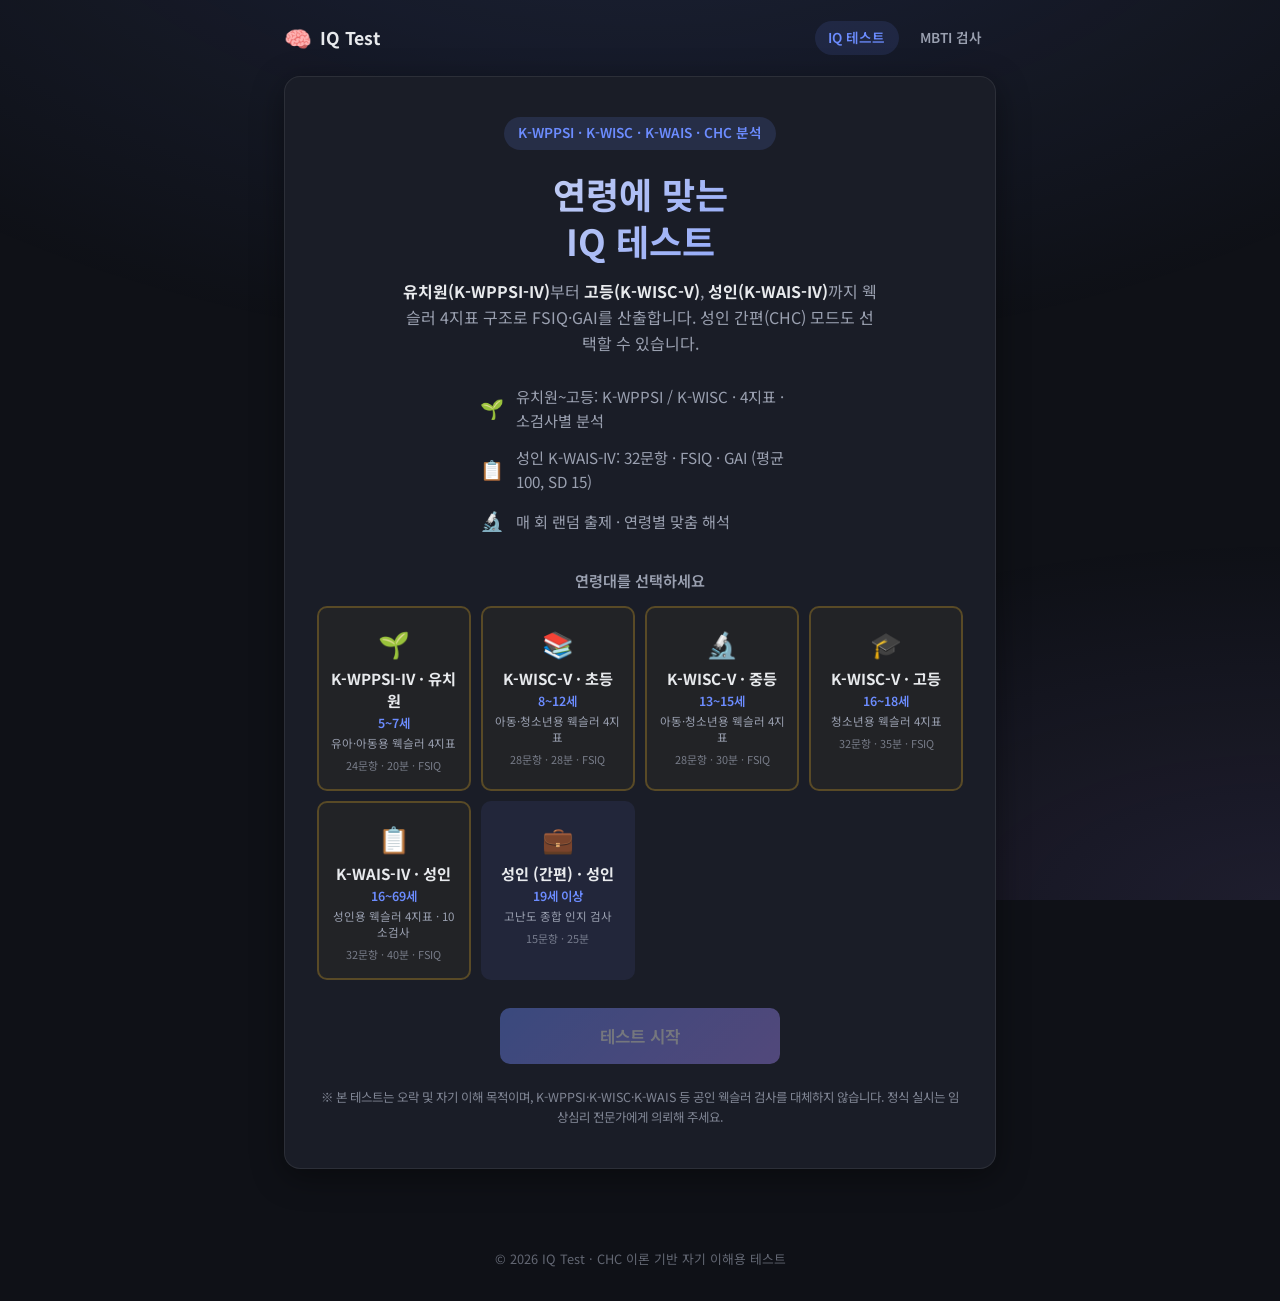
==== index.html @ bdf14ccf "Add K-WPPSI and K-WISC youth Wechsler tests for kindergarten through high school Co-authored-by: Cur" ====
<!DOCTYPE html>
<html lang="ko">
<head>
  <meta charset="UTF-8">
  <meta name="viewport" content="width=device-width, initial-scale=1.0">
  <title>IQ 테스트 | 연령별 지능지수 측정</title>
  <meta name="description" content="유치원부터 성인까지 연령별 맞춤 IQ 테스트. CHC 이론 기반 인지 영역 분석 리포트 제공">
  <link rel="preconnect" href="https://fonts.googleapis.com">
  <link rel="preconnect" href="https://fonts.gstatic.com" crossorigin>
  <link href="https://fonts.googleapis.com/css2?family=Noto+Sans+KR:wght@400;500;600;700&family=JetBrains+Mono:wght@500&display=swap" rel="stylesheet">
  <link rel="stylesheet" href="css/style.css">
</head>
<body>
  <div class="bg-pattern" aria-hidden="true"></div>

  <header class="site-header site-header-nav">
    <a href="index.html" class="logo">
      <span class="logo-icon">🧠</span>
      <span class="logo-text">IQ Test</span>
    </a>
    <nav class="site-nav">
      <a href="index.html" class="active">IQ 테스트</a>
      <a href="mbti.html">MBTI 검사</a>
    </nav>
  </header>

  <main id="app">
    <!-- 시작 화면 -->
    <section id="screen-start" class="screen active">
      <div class="card hero-card">
        <div class="hero-badge">K-WPPSI · K-WISC · K-WAIS · CHC 분석</div>
        <h1>연령에 맞는<br>IQ 테스트</h1>
        <p class="hero-desc">
          <strong>유치원(K-WPPSI-IV)</strong>부터 <strong>고등(K-WISC-V)</strong>, <strong>성인(K-WAIS-IV)</strong>까지
          웩슬러 4지표 구조로 FSIQ·GAI를 산출합니다. 성인 간편(CHC) 모드도 선택할 수 있습니다.
        </p>
        <ul class="feature-list">
          <li>
            <span class="feature-icon">🌱</span>
            <span>유치원~고등: K-WPPSI / K-WISC · 4지표 · 소검사별 분석</span>
          </li>
          <li>
            <span class="feature-icon">📋</span>
            <span>성인 K-WAIS-IV: 32문항 · FSIQ · GAI (평균 100, SD 15)</span>
          </li>
          <li>
            <span class="feature-icon">🔬</span>
            <span>매 회 랜덤 출제 · 연령별 맞춤 해석</span>
          </li>
        </ul>

        <div class="age-select-section">
          <h2 class="age-select-title">연령대를 선택하세요</h2>
          <div id="age-levels" class="age-level-grid" role="radiogroup" aria-label="연령대 선택"></div>
        </div>

        <button id="btn-start" class="btn btn-primary btn-lg" disabled>테스트 시작</button>
        <p class="disclaimer">
          ※ 본 테스트는 오락 및 자기 이해 목적이며, K-WPPSI·K-WISC·K-WAIS 등 공인 웩슬러 검사를 대체하지 않습니다.
          정식 실시는 임상심리 전문가에게 의뢰해 주세요.
        </p>
      </div>
    </section>

    <!-- 테스트 화면 -->
    <section id="screen-test" class="screen">
      <div class="test-header">
        <div class="level-chip" id="test-level-chip"></div>
        <div class="progress-wrap">
          <div class="progress-bar">
            <div id="progress-fill" class="progress-fill"></div>
          </div>
          <span id="progress-text" class="progress-text">1 / 15</span>
        </div>
        <div id="timer" class="timer" aria-live="polite">
          <span class="timer-icon">⏱</span>
          <span id="timer-value">20:00</span>
        </div>
      </div>

      <div class="card question-card">
        <span id="category-badge" class="category-badge">논리</span>
        <h2 id="question-text" class="question-text"></h2>
        <div id="question-visual" class="question-visual" hidden></div>
        <div id="options" class="options" role="radiogroup" aria-labelledby="question-text"></div>
      </div>

      <div class="test-nav">
        <button id="btn-prev" class="btn btn-ghost" disabled>이전</button>
        <button id="btn-next" class="btn btn-primary">다음</button>
      </div>
    </section>

    <!-- 결과 화면 -->
    <section id="screen-result" class="screen">
      <div class="card result-card">
        <div class="result-age-badge" id="result-age-badge"></div>

        <div class="result-header">
          <p class="result-label" id="result-iq-label">추정 IQ <span class="result-norm">(연령 규준)</span></p>
          <div id="iq-score" class="iq-score">—</div>
          <p id="gai-score" class="gai-score" hidden>GAI <span id="gai-value">—</span></p>
          <p id="iq-level" class="iq-level"></p>
          <p id="iq-classification-desc" class="iq-classification-desc"></p>
        </div>

        <div class="result-stats">
          <div class="stat">
            <span class="stat-value" id="stat-correct">0</span>
            <span class="stat-label">정답</span>
          </div>
          <div class="stat">
            <span class="stat-value" id="stat-total">15</span>
            <span class="stat-label">총 문항</span>
          </div>
          <div class="stat">
            <span class="stat-value" id="stat-time">—</span>
            <span class="stat-label">소요 시간</span>
          </div>
          <div class="stat">
            <span class="stat-value" id="stat-percentile">—</span>
            <span class="stat-label">백분위</span>
          </div>
        </div>

        <div class="analysis-section">
          <h3>종합 분석</h3>
          <p id="result-summary" class="analysis-text"></p>
        </div>

        <div class="analysis-section" id="kwais-index-section" hidden>
          <h3>K-WAIS-IV 4지표 점수</h3>
          <div id="kwais-index-bars"></div>
        </div>

        <div class="analysis-section">
          <h3 id="profile-section-title">인지 영역 프로필 (CHC)</h3>
          <div id="domain-bars"></div>
          <div id="cognitive-profile" class="cognitive-profile"></div>
        </div>

        <div class="category-breakdown" id="category-section">
          <h3 id="category-section-title">세부 영역별 성적</h3>
          <div id="category-bars"></div>
        </div>

        <div class="category-breakdown" id="kwais-subtest-section" hidden>
          <h3>K-WAIS-IV 소검사별 성적</h3>
          <div id="kwais-subtest-bars"></div>
        </div>

        <div class="analysis-grid">
          <div class="analysis-box strength-box">
            <h4>💪 강점 영역</h4>
            <p id="strength-text"></p>
          </div>
          <div class="analysis-box weakness-box">
            <h4>📌 보완 영역</h4>
            <p id="weakness-text"></p>
          </div>
        </div>

        <div class="analysis-section">
          <h3>연령대 비교 해석</h3>
          <p id="comparison-text" class="analysis-text"></p>
        </div>

        <div class="analysis-section recommendations">
          <h3>맞춤 학습 권장</h3>
          <ul id="recommendations-list" class="recommendations-list"></ul>
        </div>

        <div class="result-actions">
          <button id="btn-retry" class="btn btn-primary">다시 테스트</button>
          <button id="btn-share" class="btn btn-ghost">결과 공유</button>
        </div>
      </div>
    </section>
  </main>

  <footer class="site-footer">
    <p>© 2026 IQ Test · CHC 이론 기반 자기 이해용 테스트</p>
  </footer>

  <script src="js/shuffle.js"></script>
  <script src="js/wechsler-levels.js"></script>
  <script src="js/questions.js"></script>
  <script src="js/questions-extra.js"></script>
  <script src="js/kwais-questions.js"></script>
  <script src="js/wechsler-questions-youth.js"></script>
  <script src="js/analysis.js"></script>
  <script src="js/kwais-analysis.js"></script>
  <script src="js/app.js"></script>
</body>
</html>
---- css/style.css ----
:root {
  --bg: #0f1117;
  --bg-card: #1a1d27;
  --bg-elevated: #22263a;
  --border: rgba(255, 255, 255, 0.08);
  --text: #e8eaed;
  --text-muted: #9aa0b0;
  --primary: #6c8cff;
  --primary-hover: #8aa4ff;
  --accent: #a78bfa;
  --success: #4ade80;
  --warning: #fbbf24;
  --danger: #f87171;
  --radius: 16px;
  --radius-sm: 10px;
  --shadow: 0 8px 32px rgba(0, 0, 0, 0.4);
  --font: 'Noto Sans KR', system-ui, sans-serif;
  --mono: 'JetBrains Mono', monospace;
}

*, *::before, *::after {
  box-sizing: border-box;
  margin: 0;
  padding: 0;
}

html {
  scroll-behavior: smooth;
}

body {
  font-family: var(--font);
  background: var(--bg);
  color: var(--text);
  min-height: 100vh;
  line-height: 1.6;
  -webkit-font-smoothing: antialiased;
}

.bg-pattern {
  position: fixed;
  inset: 0;
  background:
    radial-gradient(ellipse 80% 60% at 50% -20%, rgba(108, 140, 255, 0.15), transparent),
    radial-gradient(ellipse 60% 40% at 100% 100%, rgba(167, 139, 250, 0.1), transparent);
  pointer-events: none;
  z-index: 0;
}

.site-header {
  position: relative;
  z-index: 1;
  padding: 1.25rem 1.5rem;
  max-width: 760px;
  margin: 0 auto;
}

.logo {
  display: flex;
  align-items: center;
  gap: 0.5rem;
  font-weight: 700;
  font-size: 1.1rem;
  text-decoration: none;
  color: var(--text);
}

.site-header-nav {
  display: flex;
  align-items: center;
  justify-content: space-between;
  max-width: 760px;
}

.site-nav {
  display: flex;
  gap: 0.5rem;
}

.site-nav a {
  padding: 0.4rem 0.85rem;
  border-radius: 999px;
  font-size: 0.85rem;
  font-weight: 600;
  color: var(--text-muted);
  text-decoration: none;
  transition: background 0.2s, color 0.2s;
}

.site-nav a:hover {
  color: var(--text);
  background: rgba(255, 255, 255, 0.06);
}

.site-nav a.active {
  color: var(--primary);
  background: rgba(108, 140, 255, 0.12);
}

.logo-icon {
  font-size: 1.4rem;
}

#app {
  position: relative;
  z-index: 1;
  max-width: 760px;
  margin: 0 auto;
  padding: 0 1.5rem 3rem;
}

.screen {
  display: none;
  animation: fadeIn 0.35s ease;
}

.screen.active {
  display: block;
}

@keyframes fadeIn {
  from { opacity: 0; transform: translateY(12px); }
  to { opacity: 1; transform: translateY(0); }
}

.card {
  background: var(--bg-card);
  border: 1px solid var(--border);
  border-radius: var(--radius);
  box-shadow: var(--shadow);
}

/* 시작 화면 */
.hero-card {
  padding: 2.5rem 2rem;
  text-align: center;
}

.hero-badge {
  display: inline-block;
  padding: 0.35rem 0.9rem;
  background: rgba(108, 140, 255, 0.15);
  color: var(--primary);
  border-radius: 999px;
  font-size: 0.85rem;
  font-weight: 600;
  margin-bottom: 1.25rem;
}

.hero-card h1 {
  font-size: clamp(1.75rem, 5vw, 2.25rem);
  font-weight: 700;
  line-height: 1.3;
  margin-bottom: 1rem;
  background: linear-gradient(135deg, var(--text) 0%, var(--primary) 100%);
  -webkit-background-clip: text;
  -webkit-text-fill-color: transparent;
  background-clip: text;
}

.hero-desc {
  color: var(--text-muted);
  font-size: 1rem;
  margin-bottom: 1.75rem;
  max-width: 480px;
  margin-left: auto;
  margin-right: auto;
}

.hero-desc strong {
  color: var(--text);
}

.feature-list {
  list-style: none;
  display: flex;
  flex-direction: column;
  gap: 0.75rem;
  margin-bottom: 2rem;
  text-align: left;
  max-width: 320px;
  margin-left: auto;
  margin-right: auto;
}

.feature-list li {
  display: flex;
  align-items: center;
  gap: 0.75rem;
  color: var(--text-muted);
  font-size: 0.95rem;
}

.feature-icon {
  font-size: 1.2rem;
}

.disclaimer {
  margin-top: 1.5rem;
  font-size: 0.78rem;
  color: var(--text-muted);
  opacity: 0.8;
}

/* 연령 선택 */
.age-select-section {
  margin-bottom: 1.75rem;
  text-align: left;
}

.age-select-title {
  font-size: 0.95rem;
  font-weight: 600;
  color: var(--text-muted);
  margin-bottom: 0.85rem;
  text-align: center;
}

.age-level-grid {
  display: grid;
  grid-template-columns: repeat(auto-fit, minmax(140px, 1fr));
  gap: 0.65rem;
}

.age-level-card {
  display: flex;
  flex-direction: column;
  align-items: center;
  gap: 0.2rem;
  padding: 1rem 0.75rem;
  background: var(--bg-elevated);
  border: 2px solid transparent;
  border-radius: var(--radius-sm);
  cursor: pointer;
  transition: border-color 0.2s, background 0.2s, transform 0.15s;
  font-family: var(--font);
  color: var(--text);
  text-align: center;
}

.age-level-card:hover {
  background: rgba(108, 140, 255, 0.08);
  border-color: rgba(108, 140, 255, 0.25);
}

.age-level-card.selected {
  border-color: var(--primary);
  background: rgba(108, 140, 255, 0.12);
}

.age-level-card.kwais-card {
  border-color: rgba(251, 191, 36, 0.25);
  background: rgba(251, 191, 36, 0.04);
}

.age-level-card.kwais-card:hover {
  border-color: rgba(251, 191, 36, 0.45);
  background: rgba(251, 191, 36, 0.08);
}

.age-level-card.kwais-card.selected {
  border-color: #fbbf24;
  background: rgba(251, 191, 36, 0.12);
}

.category-badge.kwais-badge {
  background: rgba(251, 191, 36, 0.15);
  color: #fbbf24;
}

.gai-score {
  font-size: 1rem;
  color: var(--text-muted);
  margin-top: 0.35rem;
}

.gai-score span {
  font-family: var(--mono);
  font-weight: 700;
  color: var(--accent);
}

.kwais-fill {
  background: linear-gradient(90deg, #fbbf24, #6c8cff) !important;
}

.age-level-icon {
  font-size: 1.6rem;
  margin-bottom: 0.15rem;
}

.age-level-label {
  font-size: 0.95rem;
  font-weight: 700;
}

.age-level-age {
  font-size: 0.78rem;
  color: var(--primary);
  font-weight: 600;
}

.age-level-desc {
  font-size: 0.72rem;
  color: var(--text-muted);
  line-height: 1.4;
}

.age-level-meta {
  font-size: 0.68rem;
  color: var(--text-muted);
  opacity: 0.7;
  margin-top: 0.15rem;
}

.level-chip {
  display: inline-flex;
  align-items: center;
  width: 100%;
  padding: 0.3rem 0.7rem;
  background: rgba(108, 140, 255, 0.15);
  color: var(--primary);
  border-radius: 999px;
  font-size: 0.78rem;
  font-weight: 600;
  white-space: nowrap;
  margin-bottom: 0.5rem;
}

/* 버튼 */
.btn {
  display: inline-flex;
  align-items: center;
  justify-content: center;
  gap: 0.5rem;
  padding: 0.75rem 1.5rem;
  border: none;
  border-radius: var(--radius-sm);
  font-family: var(--font);
  font-size: 0.95rem;
  font-weight: 600;
  cursor: pointer;
  transition: background 0.2s, transform 0.15s, opacity 0.2s;
}

.btn:active {
  transform: scale(0.97);
}

.btn:disabled {
  opacity: 0.4;
  cursor: not-allowed;
}

.btn-primary {
  background: linear-gradient(135deg, var(--primary), var(--accent));
  color: #fff;
}

.btn-primary:hover:not(:disabled) {
  filter: brightness(1.1);
}

.btn-ghost {
  background: var(--bg-elevated);
  color: var(--text);
  border: 1px solid var(--border);
}

.btn-ghost:hover:not(:disabled) {
  background: rgba(255, 255, 255, 0.06);
}

.btn-lg {
  padding: 1rem 2.5rem;
  font-size: 1.05rem;
  width: 100%;
  max-width: 280px;
}

/* 테스트 화면 */
.test-header {
  display: flex;
  flex-wrap: wrap;
  align-items: center;
  justify-content: space-between;
  gap: 1rem;
  margin-bottom: 1.25rem;
}

.progress-wrap {
  flex: 1;
  display: flex;
  align-items: center;
  gap: 0.75rem;
}

.progress-bar {
  flex: 1;
  height: 6px;
  background: var(--bg-elevated);
  border-radius: 999px;
  overflow: hidden;
}

.progress-fill {
  height: 100%;
  background: linear-gradient(90deg, var(--primary), var(--accent));
  border-radius: 999px;
  transition: width 0.3s ease;
  width: 5%;
}

.progress-text {
  font-size: 0.85rem;
  color: var(--text-muted);
  font-family: var(--mono);
  white-space: nowrap;
}

.timer {
  display: flex;
  align-items: center;
  gap: 0.35rem;
  padding: 0.4rem 0.75rem;
  background: var(--bg-card);
  border: 1px solid var(--border);
  border-radius: var(--radius-sm);
  font-family: var(--mono);
  font-size: 0.9rem;
  font-weight: 500;
}

.timer.warning {
  color: var(--warning);
  border-color: rgba(251, 191, 36, 0.3);
}

.timer.danger {
  color: var(--danger);
  border-color: rgba(248, 113, 113, 0.3);
  animation: pulse 1s infinite;
}

@keyframes pulse {
  0%, 100% { opacity: 1; }
  50% { opacity: 0.6; }
}

.question-card {
  padding: 2rem 1.75rem;
  margin-bottom: 1.25rem;
}

.category-badge {
  display: inline-block;
  padding: 0.25rem 0.65rem;
  background: rgba(167, 139, 250, 0.15);
  color: var(--accent);
  border-radius: 6px;
  font-size: 0.78rem;
  font-weight: 600;
  margin-bottom: 1rem;
}

.question-text {
  font-size: 1.15rem;
  font-weight: 600;
  line-height: 1.5;
  margin-bottom: 1.5rem;
}

.question-visual {
  margin-bottom: 1.5rem;
  padding: 1.25rem;
  background: var(--bg-elevated);
  border-radius: var(--radius-sm);
  text-align: center;
  font-family: var(--mono);
  font-size: 1.4rem;
  letter-spacing: 0.15em;
  color: var(--primary);
}

.pattern-grid {
  display: grid;
  grid-template-columns: repeat(3, 1fr);
  gap: 0.5rem;
  max-width: 200px;
  margin: 0 auto;
}

.pattern-cell {
  aspect-ratio: 1;
  display: flex;
  align-items: center;
  justify-content: center;
  background: var(--bg);
  border: 1px solid var(--border);
  border-radius: 8px;
  font-size: 1.1rem;
}

.pattern-cell.empty {
  border-style: dashed;
  color: var(--text-muted);
}

.options {
  display: flex;
  flex-direction: column;
  gap: 0.65rem;
}

.option {
  display: flex;
  align-items: center;
  gap: 0.85rem;
  padding: 1rem 1.15rem;
  background: var(--bg-elevated);
  border: 2px solid transparent;
  border-radius: var(--radius-sm);
  cursor: pointer;
  transition: border-color 0.2s, background 0.2s;
  text-align: left;
  font-family: var(--font);
  font-size: 0.95rem;
  color: var(--text);
  width: 100%;
}

.option:hover {
  background: rgba(108, 140, 255, 0.08);
  border-color: rgba(108, 140, 255, 0.25);
}

.option.selected {
  border-color: var(--primary);
  background: rgba(108, 140, 255, 0.12);
}

.option-marker {
  flex-shrink: 0;
  width: 28px;
  height: 28px;
  display: flex;
  align-items: center;
  justify-content: center;
  background: var(--bg);
  border-radius: 50%;
  font-size: 0.8rem;
  font-weight: 700;
  color: var(--text-muted);
  font-family: var(--mono);
}

.option.selected .option-marker {
  background: var(--primary);
  color: #fff;
}

.test-nav {
  display: flex;
  justify-content: space-between;
  gap: 1rem;
}

.test-nav .btn {
  min-width: 100px;
}

/* 결과 화면 */
.result-card {
  padding: 2.5rem 2rem;
}

.result-header {
  text-align: center;
  margin-bottom: 2rem;
}

.result-label {
  font-size: 0.9rem;
  color: var(--text-muted);
  text-transform: uppercase;
  letter-spacing: 0.1em;
  margin-bottom: 0.5rem;
}

.iq-score {
  font-size: clamp(3.5rem, 12vw, 5rem);
  font-weight: 700;
  font-family: var(--mono);
  background: linear-gradient(135deg, var(--primary), var(--accent));
  -webkit-background-clip: text;
  -webkit-text-fill-color: transparent;
  background-clip: text;
  line-height: 1;
}

.result-age-badge {
  display: inline-block;
  padding: 0.35rem 0.85rem;
  background: rgba(108, 140, 255, 0.12);
  color: var(--primary);
  border-radius: 999px;
  font-size: 0.85rem;
  font-weight: 600;
  margin-bottom: 1.25rem;
}

.result-norm {
  font-size: 0.75rem;
  font-weight: 400;
  opacity: 0.7;
}

.iq-level {
  margin-top: 0.75rem;
  font-size: 1.1rem;
  font-weight: 600;
  color: var(--accent);
}

.iq-classification-desc {
  margin-top: 0.4rem;
  font-size: 0.85rem;
  color: var(--text-muted);
}

.result-stats {
  display: grid;
  grid-template-columns: repeat(4, 1fr);
  gap: 0.75rem;
  margin-bottom: 2rem;
}

.stat {
  text-align: center;
  padding: 1rem 0.5rem;
  background: var(--bg-elevated);
  border-radius: var(--radius-sm);
}

.stat-value {
  display: block;
  font-size: 1.35rem;
  font-weight: 700;
  font-family: var(--mono);
  color: var(--text);
}

.stat-label {
  font-size: 0.75rem;
  color: var(--text-muted);
  margin-top: 0.25rem;
}

.category-breakdown h3 {
  font-size: 0.95rem;
  font-weight: 600;
  margin-bottom: 1rem;
  color: var(--text-muted);
}

.category-bar-row {
  margin-bottom: 0.85rem;
}

.category-bar-header {
  display: flex;
  justify-content: space-between;
  font-size: 0.85rem;
  margin-bottom: 0.35rem;
}

.category-bar-track {
  height: 8px;
  background: var(--bg-elevated);
  border-radius: 999px;
  overflow: hidden;
}

.category-bar-fill {
  height: 100%;
  border-radius: 999px;
  background: linear-gradient(90deg, var(--primary), var(--accent));
  transition: width 0.6s ease;
}

.analysis-section {
  margin-bottom: 1.75rem;
}

.analysis-section h3 {
  font-size: 0.95rem;
  font-weight: 600;
  margin-bottom: 0.75rem;
  color: var(--text-muted);
}

.analysis-text {
  font-size: 0.92rem;
  color: var(--text-muted);
  line-height: 1.7;
}

.analysis-text strong {
  color: var(--text);
}

.cognitive-profile {
  margin-top: 1rem;
}

.profile-item {
  font-size: 0.88rem;
  color: var(--text-muted);
  line-height: 1.65;
  margin-bottom: 0.5rem;
  padding-left: 0.75rem;
  border-left: 2px solid var(--border);
}

.profile-item strong {
  color: var(--text);
}

.analysis-grid {
  display: grid;
  grid-template-columns: 1fr 1fr;
  gap: 0.75rem;
  margin-bottom: 1.75rem;
}

.analysis-box {
  padding: 1rem 1.1rem;
  border-radius: var(--radius-sm);
  border: 1px solid var(--border);
}

.analysis-box h4 {
  font-size: 0.85rem;
  font-weight: 600;
  margin-bottom: 0.5rem;
}

.analysis-box p {
  font-size: 0.85rem;
  color: var(--text-muted);
  line-height: 1.6;
}

.strength-box {
  background: rgba(74, 222, 128, 0.06);
  border-color: rgba(74, 222, 128, 0.15);
}

.weakness-box {
  background: rgba(251, 191, 36, 0.06);
  border-color: rgba(251, 191, 36, 0.15);
}

.recommendations-list {
  list-style: none;
  display: flex;
  flex-direction: column;
  gap: 0.5rem;
}

.recommendations-list li {
  font-size: 0.88rem;
  color: var(--text-muted);
  padding: 0.65rem 0.85rem;
  background: var(--bg-elevated);
  border-radius: var(--radius-sm);
  line-height: 1.5;
}

.recommendations-list li::before {
  content: '→ ';
  color: var(--primary);
  font-weight: 600;
}

.result-actions {
  display: flex;
  gap: 0.75rem;
  justify-content: center;
  flex-wrap: wrap;
}

.site-footer {
  position: relative;
  z-index: 1;
  text-align: center;
  padding: 2rem 1.5rem;
  font-size: 0.8rem;
  color: var(--text-muted);
  opacity: 0.6;
}

@media (max-width: 520px) {
  .hero-card,
  .question-card,
  .result-card {
    padding: 1.75rem 1.25rem;
  }

  .result-stats {
    grid-template-columns: repeat(2, 1fr);
  }

  .test-header {
    flex-direction: column;
    align-items: stretch;
  }

  .timer {
    align-self: flex-end;
  }

  .analysis-grid {
    grid-template-columns: 1fr;
  }

  .age-level-grid {
    grid-template-columns: repeat(2, 1fr);
  }

  .site-header-nav {
    flex-direction: column;
    gap: 0.75rem;
    align-items: flex-start;
  }
}
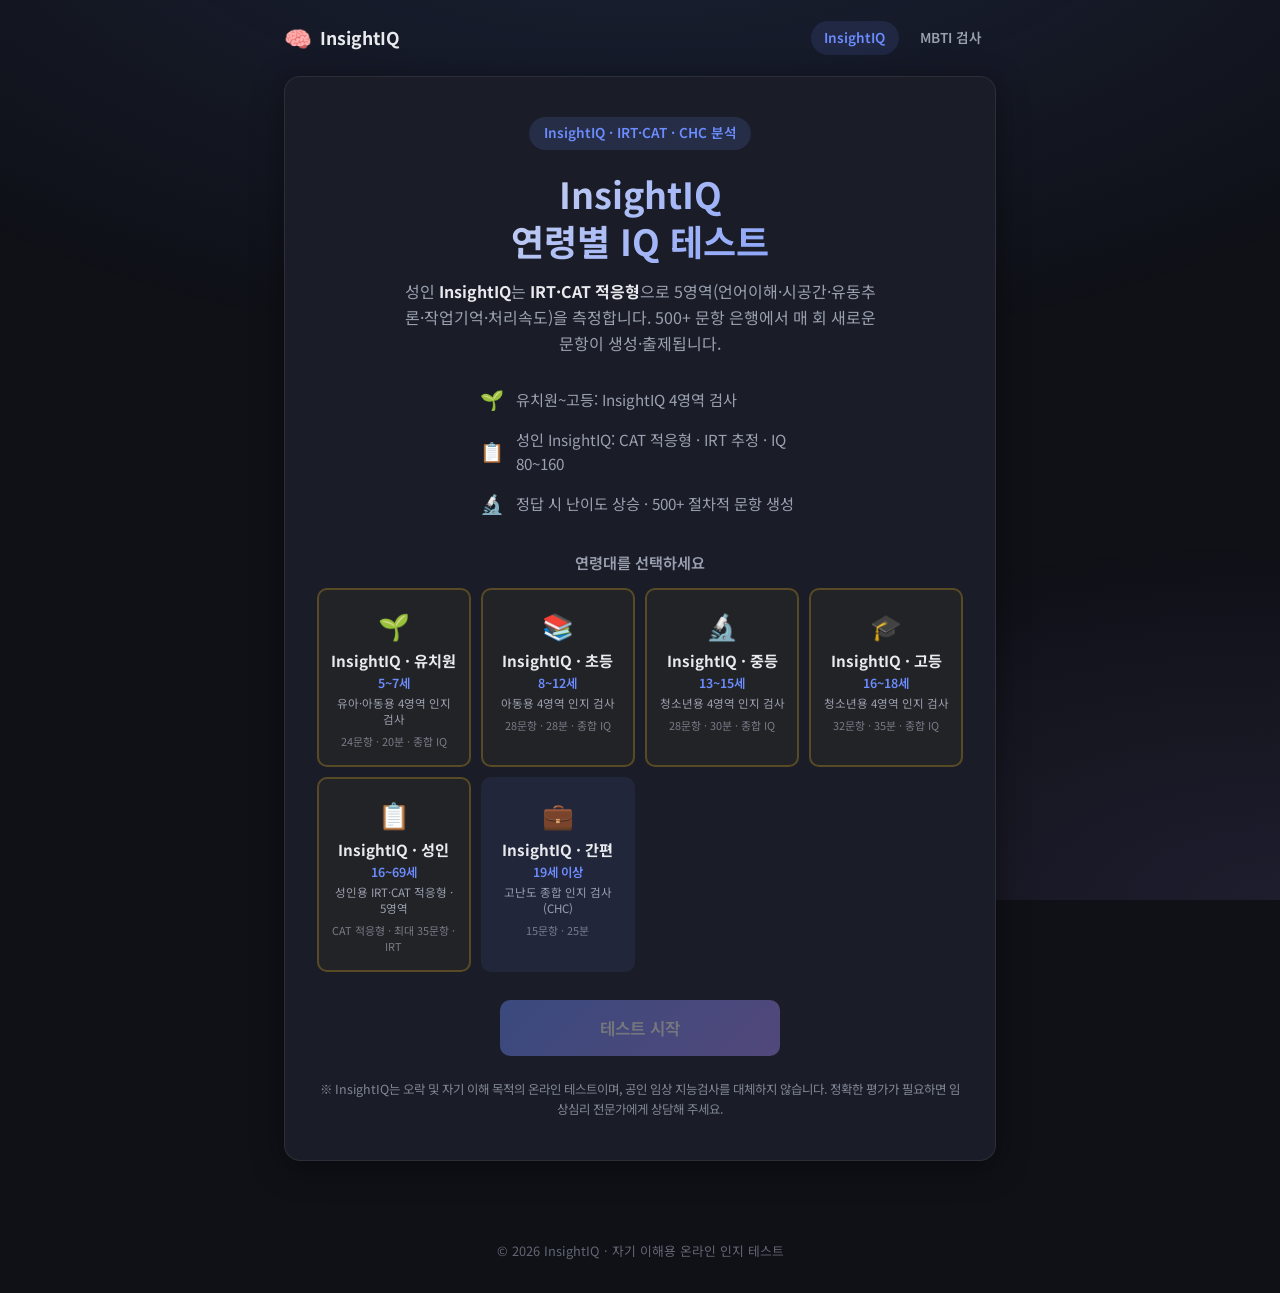
==== commit 625f05ec: "Rebrand to InsightIQ with IRT/CAT adaptive adult testing Co-authored-by: Cursor <cursoragent@cursor." ====
--- a/index.html
+++ b/index.html
@@ -3,8 +3,8 @@
 <head>
   <meta charset="UTF-8">
   <meta name="viewport" content="width=device-width, initial-scale=1.0">
-  <title>IQ 테스트 | 연령별 지능지수 측정</title>
-  <meta name="description" content="유치원부터 성인까지 연령별 맞춤 IQ 테스트. CHC 이론 기반 인지 영역 분석 리포트 제공">
+  <title>InsightIQ | 연령별 지능지수 측정</title>
+  <meta name="description" content="InsightIQ — 유치원부터 성인까지 연령별 맞춤 IQ 테스트. IRT·CAT 적응형 및 CHC 인지 영역 분석">
   <link rel="preconnect" href="https://fonts.googleapis.com">
   <link rel="preconnect" href="https://fonts.gstatic.com" crossorigin>
   <link href="https://fonts.googleapis.com/css2?family=Noto+Sans+KR:wght@400;500;600;700&family=JetBrains+Mono:wght@500&display=swap" rel="stylesheet">
@@ -16,10 +16,10 @@
   <header class="site-header site-header-nav">
     <a href="index.html" class="logo">
       <span class="logo-icon">🧠</span>
-      <span class="logo-text">IQ Test</span>
+      <span class="logo-text">InsightIQ</span>
     </a>
     <nav class="site-nav">
-      <a href="index.html" class="active">IQ 테스트</a>
+      <a href="index.html" class="active">InsightIQ</a>
       <a href="mbti.html">MBTI 검사</a>
     </nav>
   </header>
@@ -28,24 +28,24 @@
     <!-- 시작 화면 -->
     <section id="screen-start" class="screen active">
       <div class="card hero-card">
-        <div class="hero-badge">K-WPPSI · K-WISC · K-WAIS · CHC 분석</div>
-        <h1>연령에 맞는<br>IQ 테스트</h1>
+        <div class="hero-badge">InsightIQ · IRT·CAT · CHC 분석</div>
+        <h1>InsightIQ<br>연령별 IQ 테스트</h1>
         <p class="hero-desc">
-          <strong>유치원(K-WPPSI-IV)</strong>부터 <strong>고등(K-WISC-V)</strong>, <strong>성인(K-WAIS-IV)</strong>까지
-          웩슬러 4지표 구조로 FSIQ·GAI를 산출합니다. 성인 간편(CHC) 모드도 선택할 수 있습니다.
+          성인 <strong>InsightIQ</strong>는 <strong>IRT·CAT 적응형</strong>으로 5영역(언어이해·시공간·유동추론·작업기억·처리속도)을 측정합니다.
+          500+ 문항 은행에서 매 회 새로운 문항이 생성·출제됩니다.
         </p>
         <ul class="feature-list">
           <li>
             <span class="feature-icon">🌱</span>
-            <span>유치원~고등: K-WPPSI / K-WISC · 4지표 · 소검사별 분석</span>
+            <span>유치원~고등: InsightIQ 4영역 검사</span>
           </li>
           <li>
             <span class="feature-icon">📋</span>
-            <span>성인 K-WAIS-IV: 32문항 · FSIQ · GAI (평균 100, SD 15)</span>
+            <span>성인 InsightIQ: CAT 적응형 · IRT 추정 · IQ 80~160</span>
           </li>
           <li>
             <span class="feature-icon">🔬</span>
-            <span>매 회 랜덤 출제 · 연령별 맞춤 해석</span>
+            <span>정답 시 난이도 상승 · 500+ 절차적 문항 생성</span>
           </li>
         </ul>
 
@@ -56,8 +56,8 @@
 
         <button id="btn-start" class="btn btn-primary btn-lg" disabled>테스트 시작</button>
         <p class="disclaimer">
-          ※ 본 테스트는 오락 및 자기 이해 목적이며, K-WPPSI·K-WISC·K-WAIS 등 공인 웩슬러 검사를 대체하지 않습니다.
-          정식 실시는 임상심리 전문가에게 의뢰해 주세요.
+          ※ InsightIQ는 오락 및 자기 이해 목적의 온라인 테스트이며, 공인 임상 지능검사를 대체하지 않습니다.
+          정확한 평가가 필요하면 임상심리 전문가에게 상담해 주세요.
         </p>
       </div>
     </section>
@@ -99,7 +99,7 @@
         <div class="result-header">
           <p class="result-label" id="result-iq-label">추정 IQ <span class="result-norm">(연령 규준)</span></p>
           <div id="iq-score" class="iq-score">—</div>
-          <p id="gai-score" class="gai-score" hidden>GAI <span id="gai-value">—</span></p>
+          <p id="gai-score" class="gai-score" hidden>핵심 능력 지수 <span id="gai-value">—</span></p>
           <p id="iq-level" class="iq-level"></p>
           <p id="iq-classification-desc" class="iq-classification-desc"></p>
         </div>
@@ -129,7 +129,7 @@
         </div>
 
         <div class="analysis-section" id="kwais-index-section" hidden>
-          <h3>K-WAIS-IV 4지표 점수</h3>
+          <h3>InsightIQ 영역별 점수</h3>
           <div id="kwais-index-bars"></div>
         </div>
 
@@ -145,7 +145,7 @@
         </div>
 
         <div class="category-breakdown" id="kwais-subtest-section" hidden>
-          <h3>K-WAIS-IV 소검사별 성적</h3>
+          <h3>InsightIQ 소검사별 성적</h3>
           <div id="kwais-subtest-bars"></div>
         </div>
 
@@ -179,14 +179,17 @@
   </main>
 
   <footer class="site-footer">
-    <p>© 2026 IQ Test · CHC 이론 기반 자기 이해용 테스트</p>
+    <p>© 2026 InsightIQ · 자기 이해용 온라인 인지 테스트</p>
   </footer>
 
   <script src="js/shuffle.js"></script>
   <script src="js/wechsler-levels.js"></script>
   <script src="js/questions.js"></script>
   <script src="js/questions-extra.js"></script>
+  <script src="js/kwais-irt.js"></script>
+  <script src="js/kwais-generator.js"></script>
   <script src="js/kwais-questions.js"></script>
+  <script src="js/kwais-cat.js"></script>
   <script src="js/wechsler-questions-youth.js"></script>
   <script src="js/analysis.js"></script>
   <script src="js/kwais-analysis.js"></script>
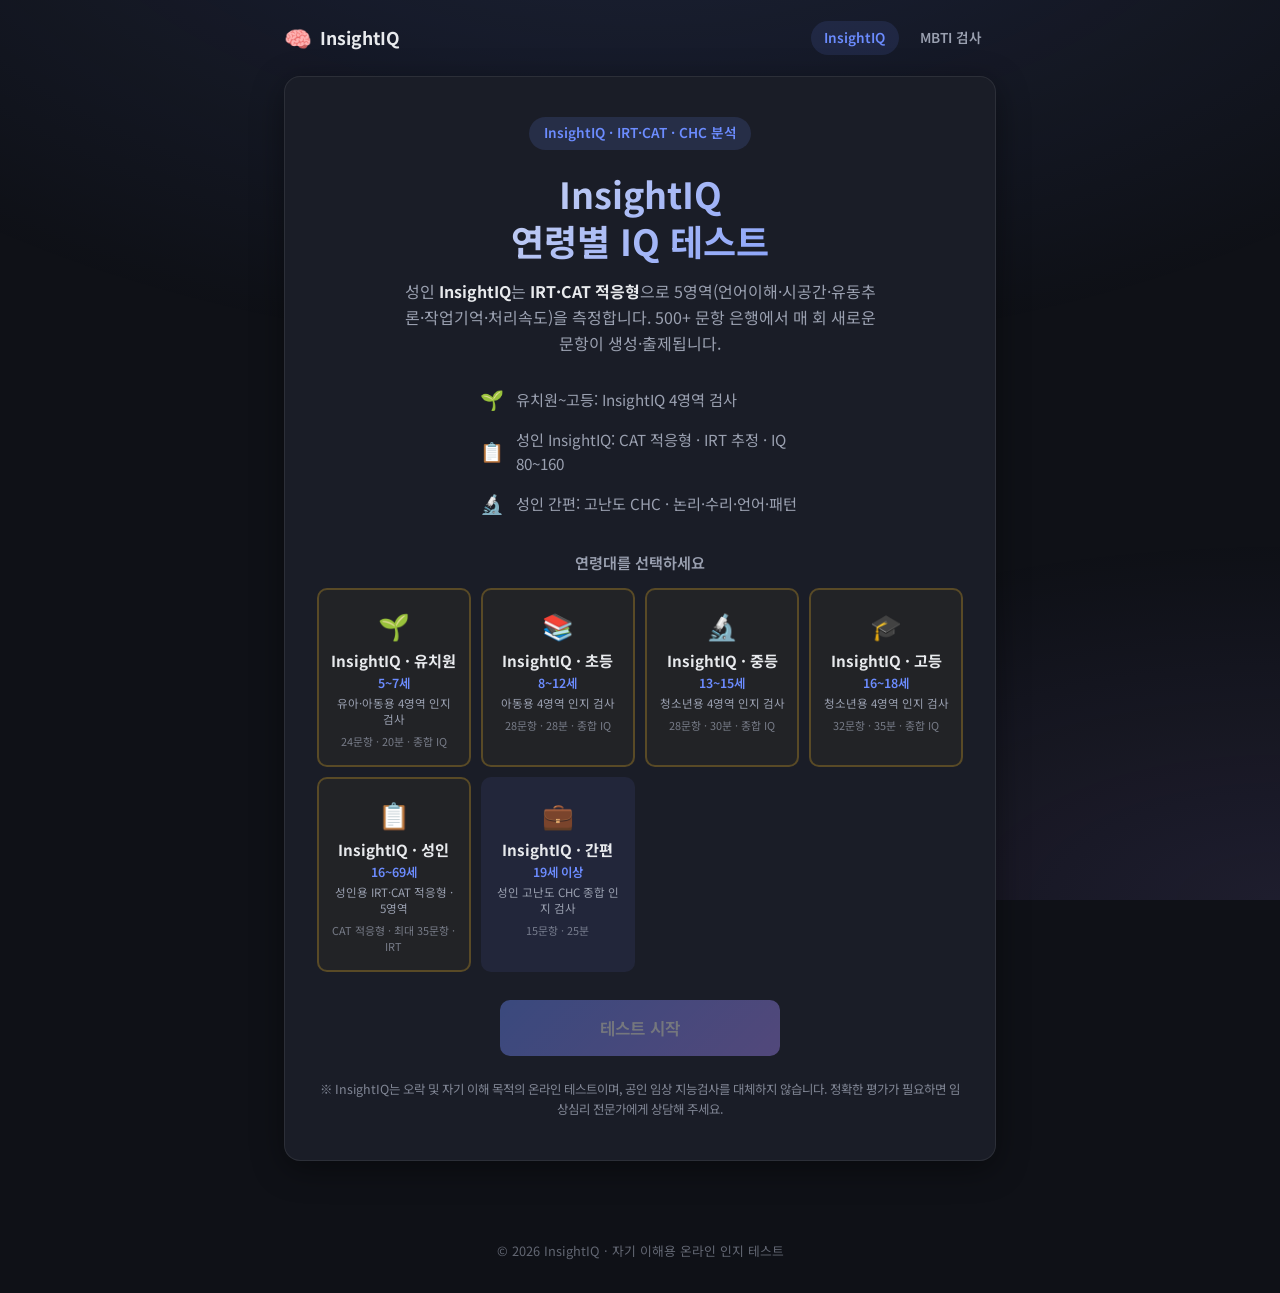
==== commit 0c4f5cb2: "성인 간편 고난도 전용 문항 풀 적용 및 InsightIQ 파일 정리 Co-authored-by: Cursor <cursoragent@cursor.com>" ====
--- a/index.html
+++ b/index.html
@@ -45,7 +45,7 @@
           </li>
           <li>
             <span class="feature-icon">🔬</span>
-            <span>정답 시 난이도 상승 · 500+ 절차적 문항 생성</span>
+            <span>성인 간편: 고난도 CHC · 논리·수리·언어·패턴</span>
           </li>
         </ul>
 
@@ -99,7 +99,7 @@
         <div class="result-header">
           <p class="result-label" id="result-iq-label">추정 IQ <span class="result-norm">(연령 규준)</span></p>
           <div id="iq-score" class="iq-score">—</div>
-          <p id="gai-score" class="gai-score" hidden>핵심 능력 지수 <span id="gai-value">—</span></p>
+          <p id="core-score" class="core-score" hidden>핵심 능력 지수 <span id="core-value">—</span></p>
           <p id="iq-level" class="iq-level"></p>
           <p id="iq-classification-desc" class="iq-classification-desc"></p>
         </div>
@@ -128,9 +128,9 @@
           <p id="result-summary" class="analysis-text"></p>
         </div>
 
-        <div class="analysis-section" id="kwais-index-section" hidden>
+        <div class="analysis-section" id="iq-index-section" hidden>
           <h3>InsightIQ 영역별 점수</h3>
-          <div id="kwais-index-bars"></div>
+          <div id="iq-index-bars"></div>
         </div>
 
         <div class="analysis-section">
@@ -144,9 +144,9 @@
           <div id="category-bars"></div>
         </div>
 
-        <div class="category-breakdown" id="kwais-subtest-section" hidden>
-          <h3>InsightIQ 소검사별 성적</h3>
-          <div id="kwais-subtest-bars"></div>
+        <div class="category-breakdown" id="iq-detail-section" hidden>
+          <h3>InsightIQ 세부 항목별 성적</h3>
+          <div id="iq-detail-bars"></div>
         </div>
 
         <div class="analysis-grid">
@@ -183,16 +183,16 @@
   </footer>
 
   <script src="js/shuffle.js"></script>
-  <script src="js/wechsler-levels.js"></script>
+  <script src="js/insightiq-levels.js"></script>
   <script src="js/questions.js"></script>
+  <script src="js/adult-questions.js"></script>
   <script src="js/questions-extra.js"></script>
-  <script src="js/kwais-irt.js"></script>
-  <script src="js/kwais-generator.js"></script>
-  <script src="js/kwais-questions.js"></script>
-  <script src="js/kwais-cat.js"></script>
-  <script src="js/wechsler-questions-youth.js"></script>
+  <script src="js/insightiq-irt.js"></script>
+  <script src="js/insightiq-generator.js"></script>
+  <script src="js/insightiq-cat.js"></script>
+  <script src="js/insightiq-youth-questions.js"></script>
   <script src="js/analysis.js"></script>
-  <script src="js/kwais-analysis.js"></script>
+  <script src="js/insightiq-analysis.js"></script>
   <script src="js/app.js"></script>
 </body>
 </html>
--- a/css/style.css
+++ b/css/style.css
@@ -248,39 +248,39 @@
   background: rgba(108, 140, 255, 0.12);
 }
 
-.age-level-card.kwais-card {
+.age-level-card.insightiq-card {
   border-color: rgba(251, 191, 36, 0.25);
   background: rgba(251, 191, 36, 0.04);
 }
 
-.age-level-card.kwais-card:hover {
+.age-level-card.insightiq-card:hover {
   border-color: rgba(251, 191, 36, 0.45);
   background: rgba(251, 191, 36, 0.08);
 }
 
-.age-level-card.kwais-card.selected {
+.age-level-card.insightiq-card.selected {
   border-color: #fbbf24;
   background: rgba(251, 191, 36, 0.12);
 }
 
-.category-badge.kwais-badge {
+.category-badge.insightiq-badge {
   background: rgba(251, 191, 36, 0.15);
   color: #fbbf24;
 }
 
-.gai-score {
+.core-score {
   font-size: 1rem;
   color: var(--text-muted);
   margin-top: 0.35rem;
 }
 
-.gai-score span {
+.core-score span {
   font-family: var(--mono);
   font-weight: 700;
   color: var(--accent);
 }
 
-.kwais-fill {
+.insightiq-fill {
   background: linear-gradient(90deg, #fbbf24, #6c8cff) !important;
 }
 
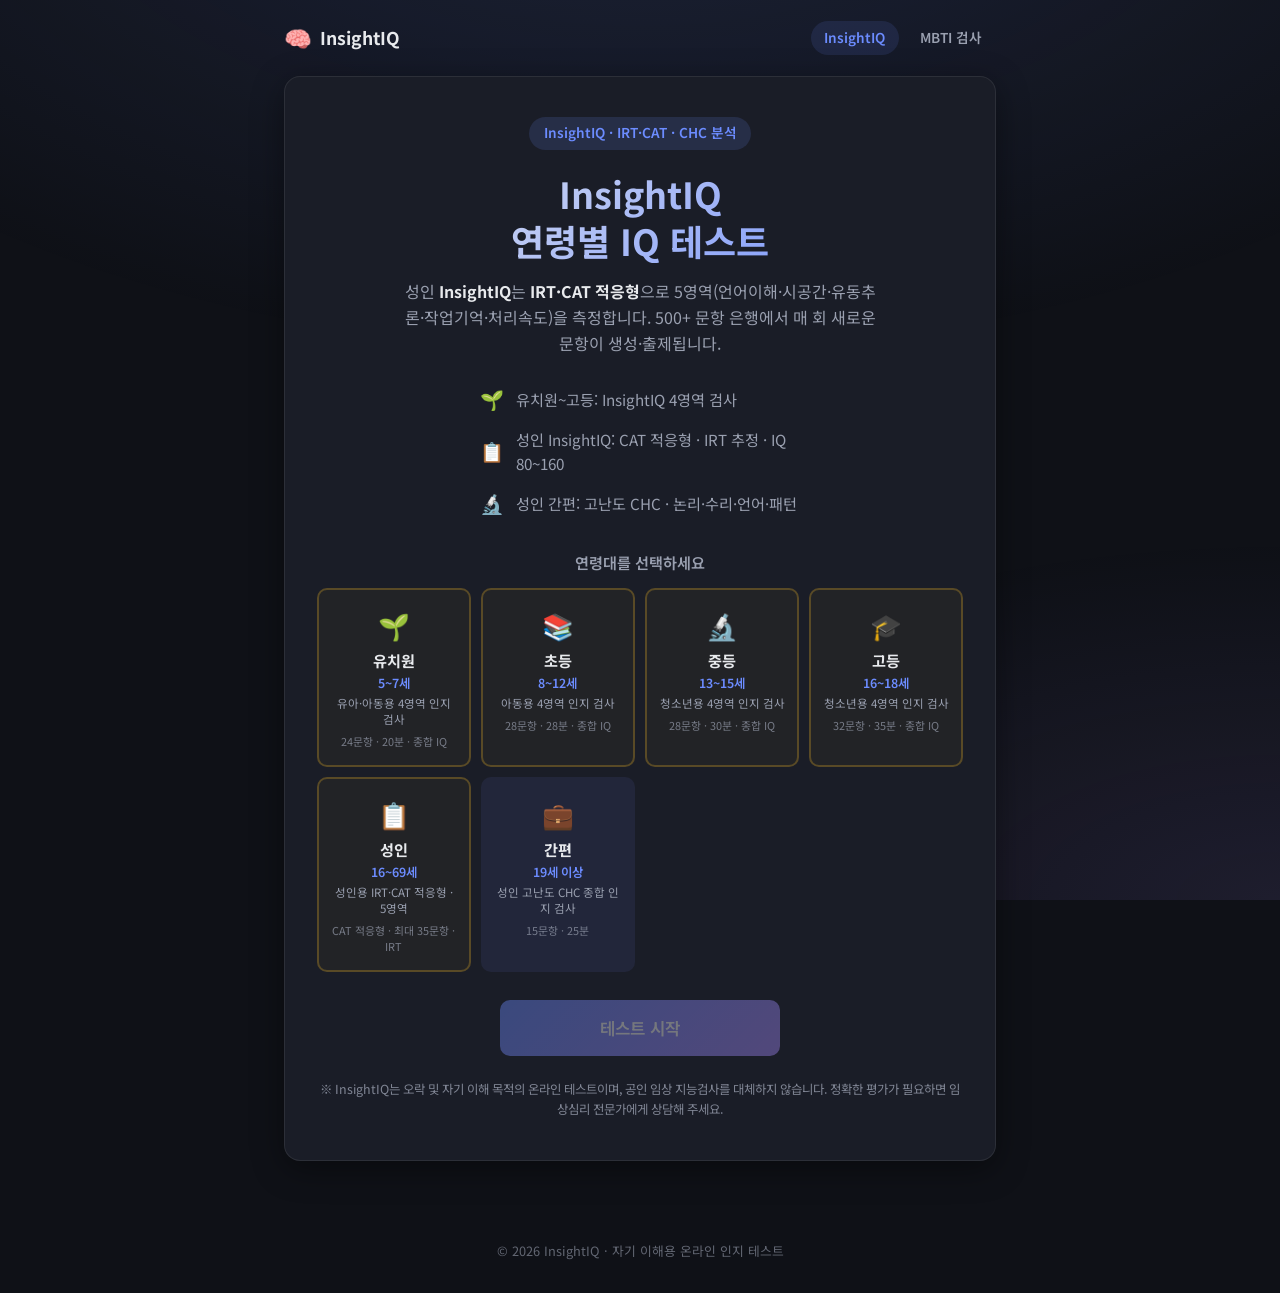
==== commit 667ba998: "K-WPPSI 등 웩슬러 표기 완전 제거 및 연령 카드 표시 정리 Co-authored-by: Cursor <cursoragent@cursor.com>" ====
--- a/index.html
+++ b/index.html
@@ -3,12 +3,13 @@
 <head>
   <meta charset="UTF-8">
   <meta name="viewport" content="width=device-width, initial-scale=1.0">
+  <meta http-equiv="Cache-Control" content="no-cache, no-store, must-revalidate">
   <title>InsightIQ | 연령별 지능지수 측정</title>
   <meta name="description" content="InsightIQ — 유치원부터 성인까지 연령별 맞춤 IQ 테스트. IRT·CAT 적응형 및 CHC 인지 영역 분석">
   <link rel="preconnect" href="https://fonts.googleapis.com">
   <link rel="preconnect" href="https://fonts.gstatic.com" crossorigin>
   <link href="https://fonts.googleapis.com/css2?family=Noto+Sans+KR:wght@400;500;600;700&family=JetBrains+Mono:wght@500&display=swap" rel="stylesheet">
-  <link rel="stylesheet" href="css/style.css">
+  <link rel="stylesheet" href="css/style.css?v=4">
 </head>
 <body>
   <div class="bg-pattern" aria-hidden="true"></div>
@@ -182,17 +183,17 @@
     <p>© 2026 InsightIQ · 자기 이해용 온라인 인지 테스트</p>
   </footer>
 
-  <script src="js/shuffle.js"></script>
-  <script src="js/insightiq-levels.js"></script>
-  <script src="js/questions.js"></script>
-  <script src="js/adult-questions.js"></script>
-  <script src="js/questions-extra.js"></script>
-  <script src="js/insightiq-irt.js"></script>
-  <script src="js/insightiq-generator.js"></script>
-  <script src="js/insightiq-cat.js"></script>
-  <script src="js/insightiq-youth-questions.js"></script>
-  <script src="js/analysis.js"></script>
-  <script src="js/insightiq-analysis.js"></script>
-  <script src="js/app.js"></script>
+  <script src="js/shuffle.js?v=4"></script>
+  <script src="js/insightiq-levels.js?v=4"></script>
+  <script src="js/questions.js?v=4"></script>
+  <script src="js/adult-questions.js?v=4"></script>
+  <script src="js/questions-extra.js?v=4"></script>
+  <script src="js/insightiq-irt.js?v=4"></script>
+  <script src="js/insightiq-generator.js?v=4"></script>
+  <script src="js/insightiq-cat.js?v=4"></script>
+  <script src="js/insightiq-youth-questions.js?v=4"></script>
+  <script src="js/analysis.js?v=4"></script>
+  <script src="js/insightiq-analysis.js?v=4"></script>
+  <script src="js/app.js?v=4"></script>
 </body>
 </html>
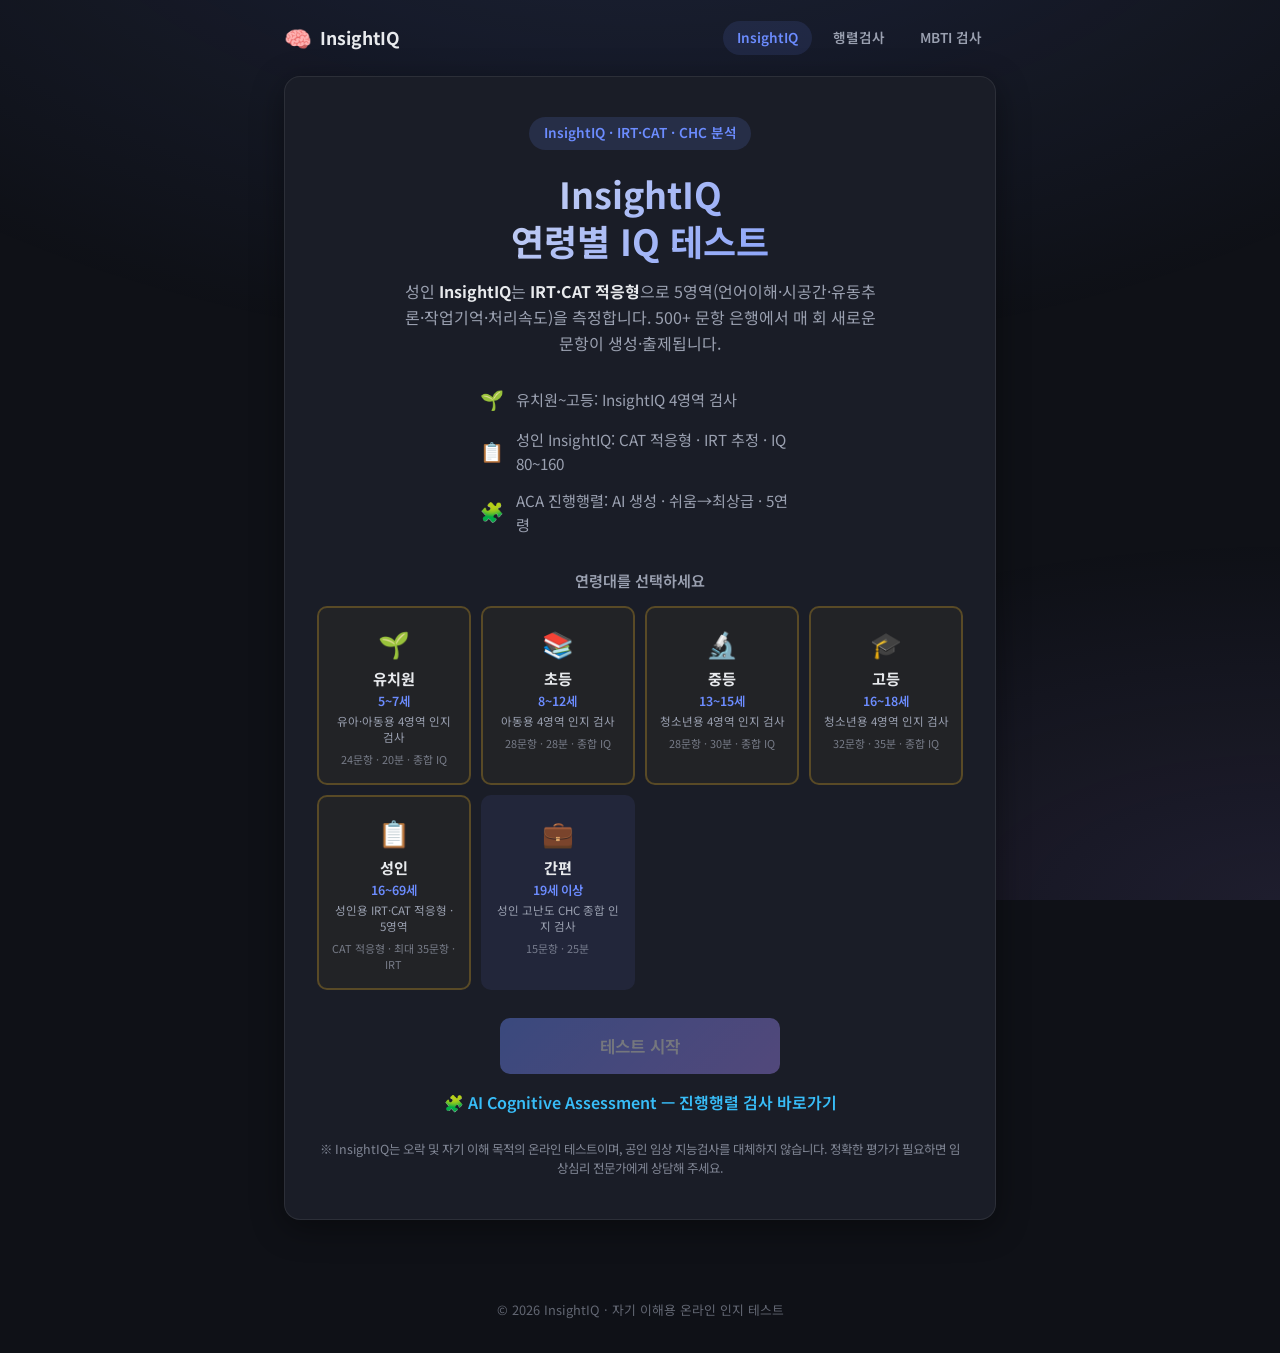
==== commit 4997f928: "AI Cognitive Assessment 진행행렬 검사 추가 (연령별 절차적 문항·IRT 채점) Co-authored-by: Cursor <cursoragent@cursor.co" ====
--- a/index.html
+++ b/index.html
@@ -21,6 +21,7 @@
     </a>
     <nav class="site-nav">
       <a href="index.html" class="active">InsightIQ</a>
+      <a href="aca.html">행렬검사</a>
       <a href="mbti.html">MBTI 검사</a>
     </nav>
   </header>
@@ -45,8 +46,8 @@
             <span>성인 InsightIQ: CAT 적응형 · IRT 추정 · IQ 80~160</span>
           </li>
           <li>
-            <span class="feature-icon">🔬</span>
-            <span>성인 간편: 고난도 CHC · 논리·수리·언어·패턴</span>
+            <span class="feature-icon">🧩</span>
+            <span>ACA 진행행렬: AI 생성 · 쉬움→최상급 · 5연령</span>
           </li>
         </ul>
 
@@ -56,6 +57,9 @@
         </div>
 
         <button id="btn-start" class="btn btn-primary btn-lg" disabled>테스트 시작</button>
+        <p style="text-align:center;margin-top:1rem;">
+          <a href="aca.html" style="color:#38bdf8;text-decoration:none;font-weight:600;">🧩 AI Cognitive Assessment — 진행행렬 검사 바로가기</a>
+        </p>
         <p class="disclaimer">
           ※ InsightIQ는 오락 및 자기 이해 목적의 온라인 테스트이며, 공인 임상 지능검사를 대체하지 않습니다.
           정확한 평가가 필요하면 임상심리 전문가에게 상담해 주세요.
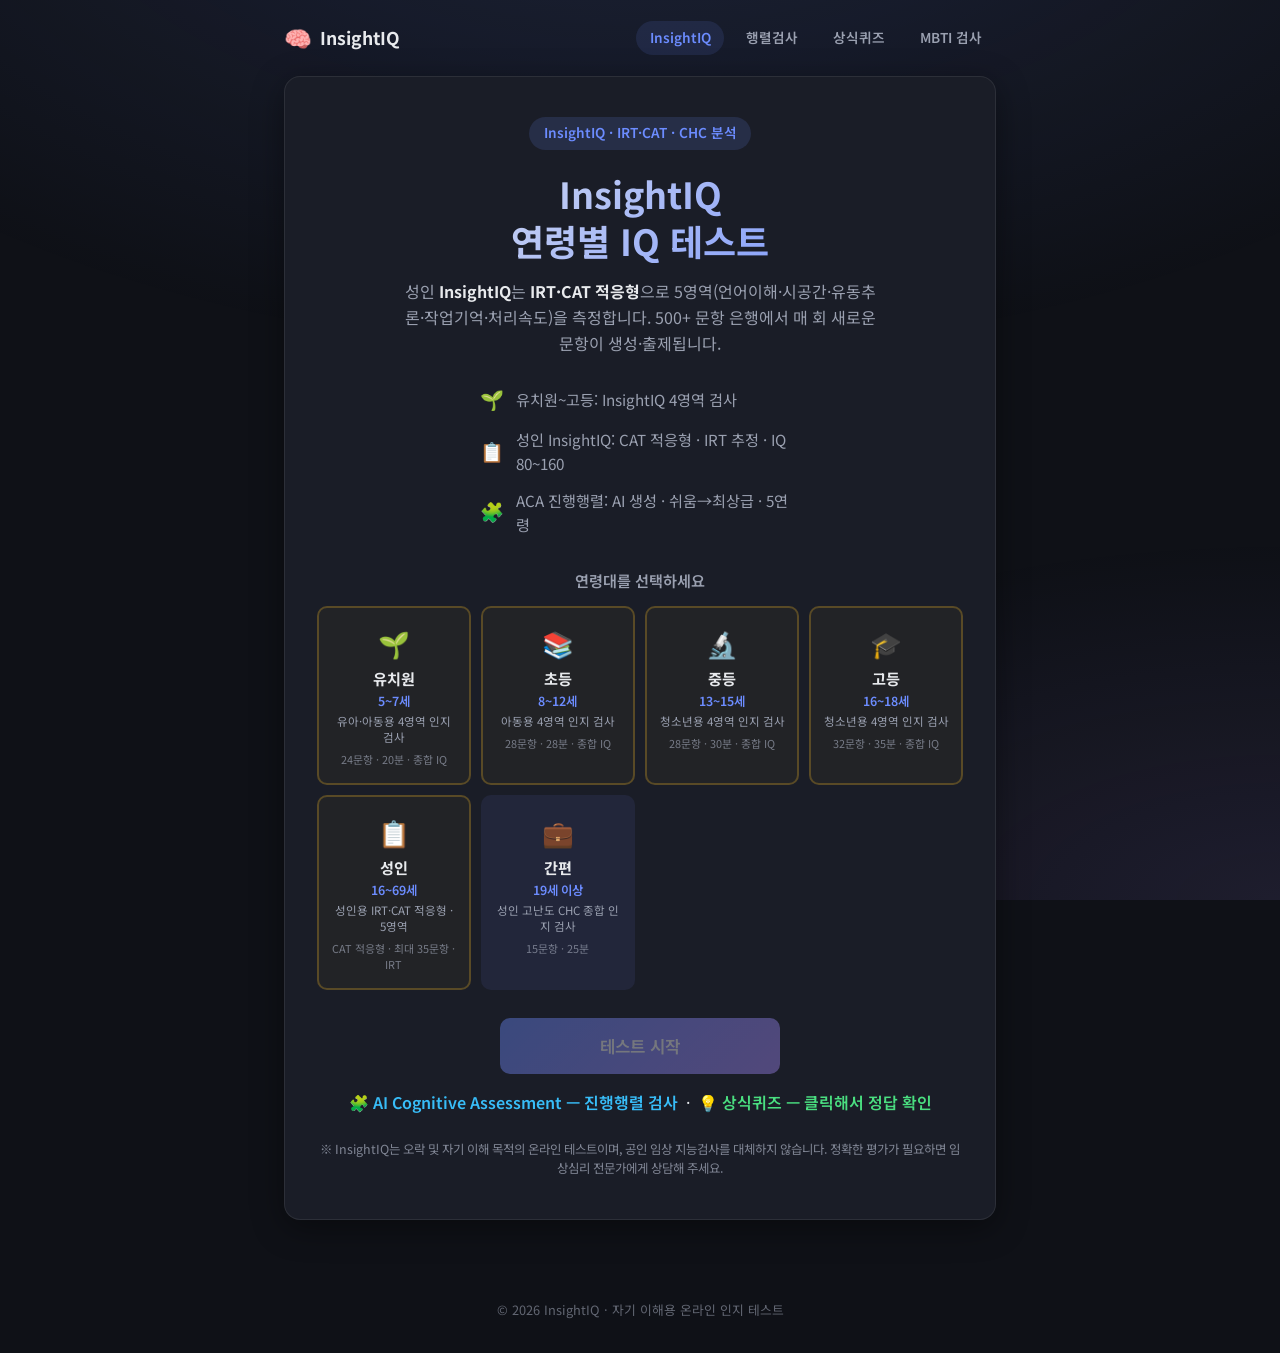
==== commit e63a65ca: "상식퀴즈 추가: 신조어·일상상식·연애 MBTI·밸런스 게임 22종 Co-authored-by: Cursor <cursoragent@cursor.com>" ====
--- a/index.html
+++ b/index.html
@@ -22,6 +22,7 @@
     <nav class="site-nav">
       <a href="index.html" class="active">InsightIQ</a>
       <a href="aca.html">행렬검사</a>
+      <a href="quiz.html">상식퀴즈</a>
       <a href="mbti.html">MBTI 검사</a>
     </nav>
   </header>
@@ -58,7 +59,9 @@
 
         <button id="btn-start" class="btn btn-primary btn-lg" disabled>테스트 시작</button>
         <p style="text-align:center;margin-top:1rem;">
-          <a href="aca.html" style="color:#38bdf8;text-decoration:none;font-weight:600;">🧩 AI Cognitive Assessment — 진행행렬 검사 바로가기</a>
+          <a href="aca.html" style="color:#38bdf8;text-decoration:none;font-weight:600;">🧩 AI Cognitive Assessment — 진행행렬 검사</a>
+          &nbsp;·&nbsp;
+          <a href="quiz.html" style="color:#4ade80;text-decoration:none;font-weight:600;">💡 상식퀴즈 — 클릭해서 정답 확인</a>
         </p>
         <p class="disclaimer">
           ※ InsightIQ는 오락 및 자기 이해 목적의 온라인 테스트이며, 공인 임상 지능검사를 대체하지 않습니다.
@@ -198,6 +201,6 @@
   <script src="js/insightiq-youth-questions.js?v=4"></script>
   <script src="js/analysis.js?v=4"></script>
   <script src="js/insightiq-analysis.js?v=4"></script>
-  <script src="js/app.js?v=4"></script>
+  <script src="js/app.js?v=6"></script>
 </body>
 </html>
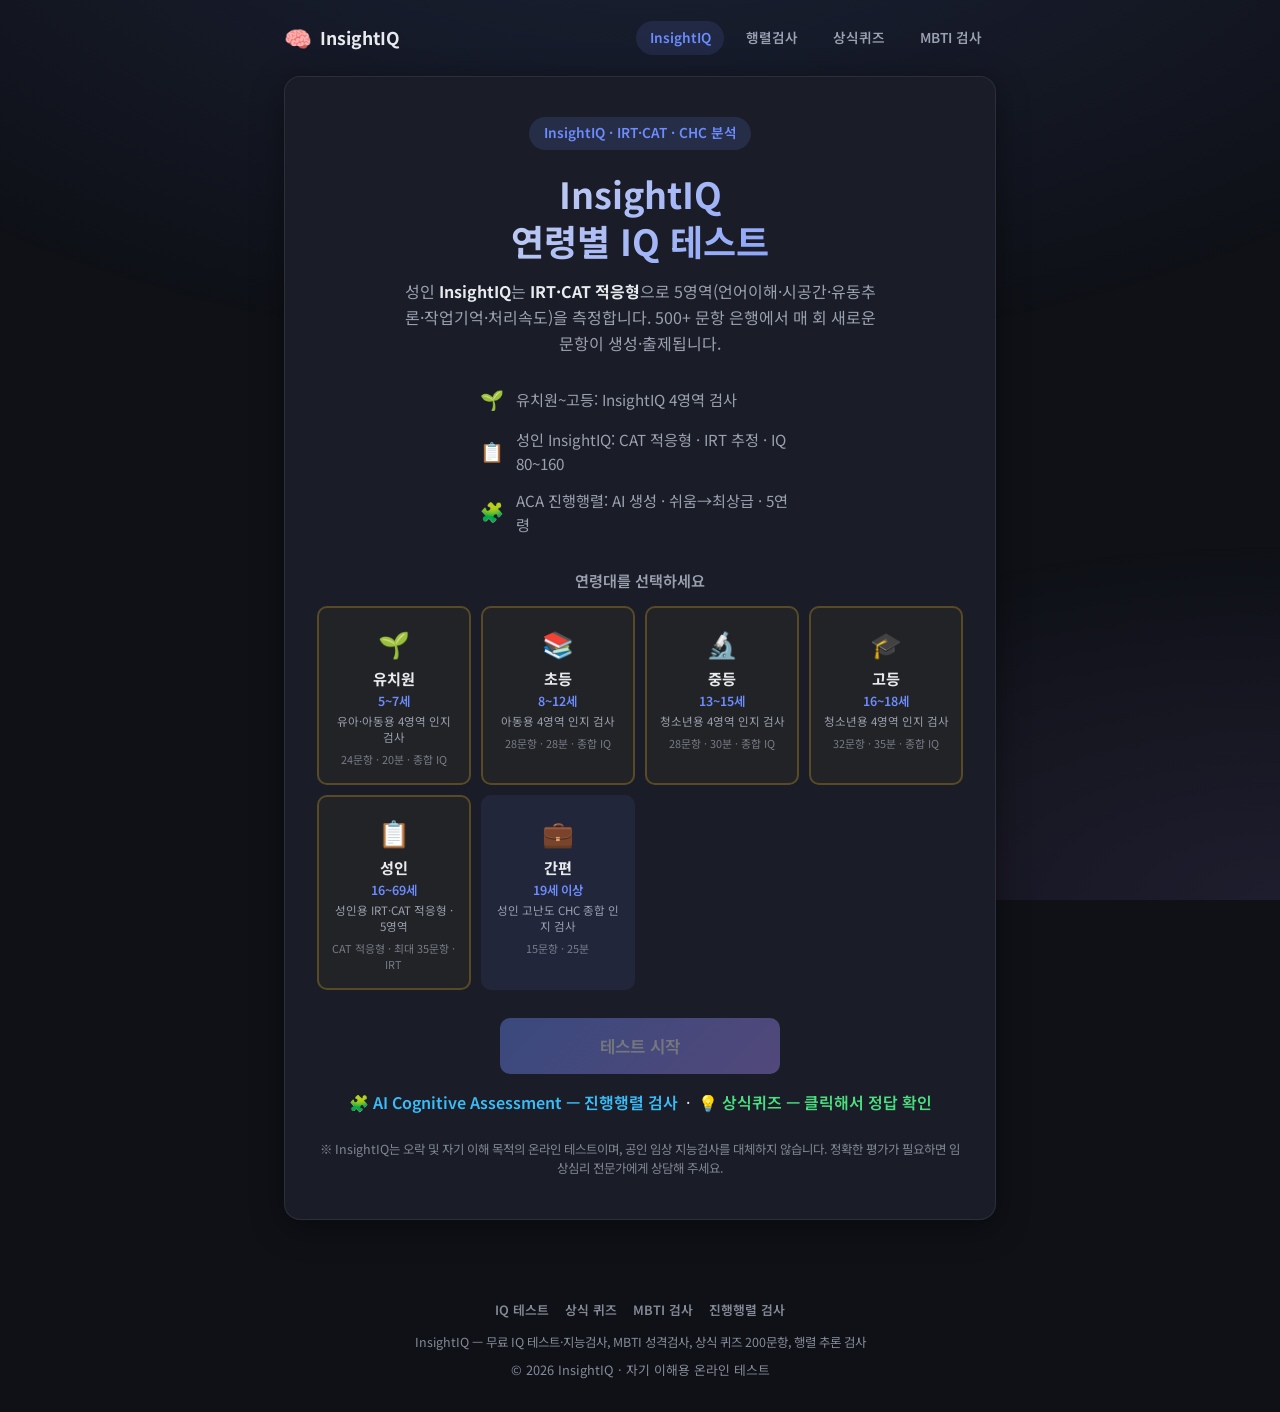
==== commit 8f425a54: "상식퀴즈 확장·200문항 모드·SEO 검색 최적화 자연생물·종합200·신조어/MBTI/밸런스 UX 개선, 문항 풀 확대, robots/sitemap 및 검색용 메타 태그 추가.  " ====
--- a/index.html
+++ b/index.html
@@ -4,8 +4,37 @@
   <meta charset="UTF-8">
   <meta name="viewport" content="width=device-width, initial-scale=1.0">
   <meta http-equiv="Cache-Control" content="no-cache, no-store, must-revalidate">
-  <title>InsightIQ | 연령별 지능지수 측정</title>
-  <meta name="description" content="InsightIQ — 유치원부터 성인까지 연령별 맞춤 IQ 테스트. IRT·CAT 적응형 및 CHC 인지 영역 분석">
+  <title>IQ 테스트 무료 | InsightIQ 연령별 지능검사</title>
+  <meta name="description" content="무료 IQ 테스트 InsightIQ. 유치원·초등·중고등·성인 연령별 지능검사, IRT·CAT 적응형. MBTI 검사, 상식 퀴즈 200문항, 진행행렬 검사까지 한곳에서.">
+  <meta name="keywords" content="IQ 테스트, IQ 테스트 무료, 지능검사, 지능테스트, IQ 검사, 연령별 IQ, 무료 IQ, InsightIQ">
+  <meta name="robots" content="index, follow">
+  <link rel="canonical" href="https://kyungrock.github.io/iq-mbti-test/">
+  <meta property="og:site_name" content="InsightIQ">
+  <meta property="og:locale" content="ko_KR">
+  <meta property="og:type" content="website">
+  <meta property="og:title" content="IQ 테스트 무료 | InsightIQ 연령별 지능검사">
+  <meta property="og:description" content="무료 IQ 테스트·연령별 지능검사. MBTI, 상식 퀴즈, 진행행렬 검사도 InsightIQ에서.">
+  <meta property="og:url" content="https://kyungrock.github.io/iq-mbti-test/">
+  <meta name="twitter:card" content="summary">
+  <meta name="twitter:title" content="IQ 테스트 무료 | InsightIQ">
+  <meta name="twitter:description" content="연령별 무료 IQ 테스트·지능검사. MBTI·상식퀴즈·행렬검사 포함.">
+  <script type="application/ld+json">
+  {
+    "@context": "https://schema.org",
+    "@type": "WebSite",
+    "name": "InsightIQ",
+    "alternateName": ["IQ 테스트", "IQ 테스트 무료", "지능검사"],
+    "url": "https://kyungrock.github.io/iq-mbti-test/",
+    "inLanguage": "ko",
+    "description": "무료 IQ 테스트, MBTI 검사, 상식 퀴즈, 진행행렬 인지검사를 제공하는 InsightIQ",
+    "hasPart": [
+      { "@type": "WebPage", "name": "IQ 테스트", "url": "https://kyungrock.github.io/iq-mbti-test/index.html" },
+      { "@type": "WebPage", "name": "상식 퀴즈", "url": "https://kyungrock.github.io/iq-mbti-test/quiz.html" },
+      { "@type": "WebPage", "name": "MBTI 검사", "url": "https://kyungrock.github.io/iq-mbti-test/mbti.html" },
+      { "@type": "WebPage", "name": "진행행렬 검사", "url": "https://kyungrock.github.io/iq-mbti-test/aca.html" }
+    ]
+  }
+  </script>
   <link rel="preconnect" href="https://fonts.googleapis.com">
   <link rel="preconnect" href="https://fonts.gstatic.com" crossorigin>
   <link href="https://fonts.googleapis.com/css2?family=Noto+Sans+KR:wght@400;500;600;700&family=JetBrains+Mono:wght@500&display=swap" rel="stylesheet">
@@ -187,7 +216,14 @@
   </main>
 
   <footer class="site-footer">
-    <p>© 2026 InsightIQ · 자기 이해용 온라인 인지 테스트</p>
+    <nav class="site-footer-nav" aria-label="InsightIQ 메뉴">
+      <a href="index.html">IQ 테스트</a>
+      <a href="quiz.html">상식 퀴즈</a>
+      <a href="mbti.html">MBTI 검사</a>
+      <a href="aca.html">진행행렬 검사</a>
+    </nav>
+    <p class="site-footer-desc">InsightIQ — 무료 IQ 테스트·지능검사, MBTI 성격검사, 상식 퀴즈 200문항, 행렬 추론 검사</p>
+    <p>© 2026 InsightIQ · 자기 이해용 온라인 테스트</p>
   </footer>
 
   <script src="js/shuffle.js?v=4"></script>
--- a/css/style.css
+++ b/css/style.css
@@ -797,7 +797,32 @@
   padding: 2rem 1.5rem;
   font-size: 0.8rem;
   color: var(--text-muted);
-  opacity: 0.6;
+  opacity: 0.85;
+}
+
+.site-footer-nav {
+  display: flex;
+  flex-wrap: wrap;
+  gap: 0.5rem 1rem;
+  justify-content: center;
+  margin-bottom: 0.75rem;
+}
+
+.site-footer-nav a {
+  color: var(--text-muted);
+  text-decoration: none;
+  font-weight: 600;
+}
+
+.site-footer-nav a:hover {
+  color: var(--primary);
+}
+
+.site-footer-desc {
+  max-width: 36rem;
+  margin: 0 auto 0.5rem;
+  line-height: 1.5;
+  font-size: 0.78rem;
 }
 
 @media (max-width: 520px) {
